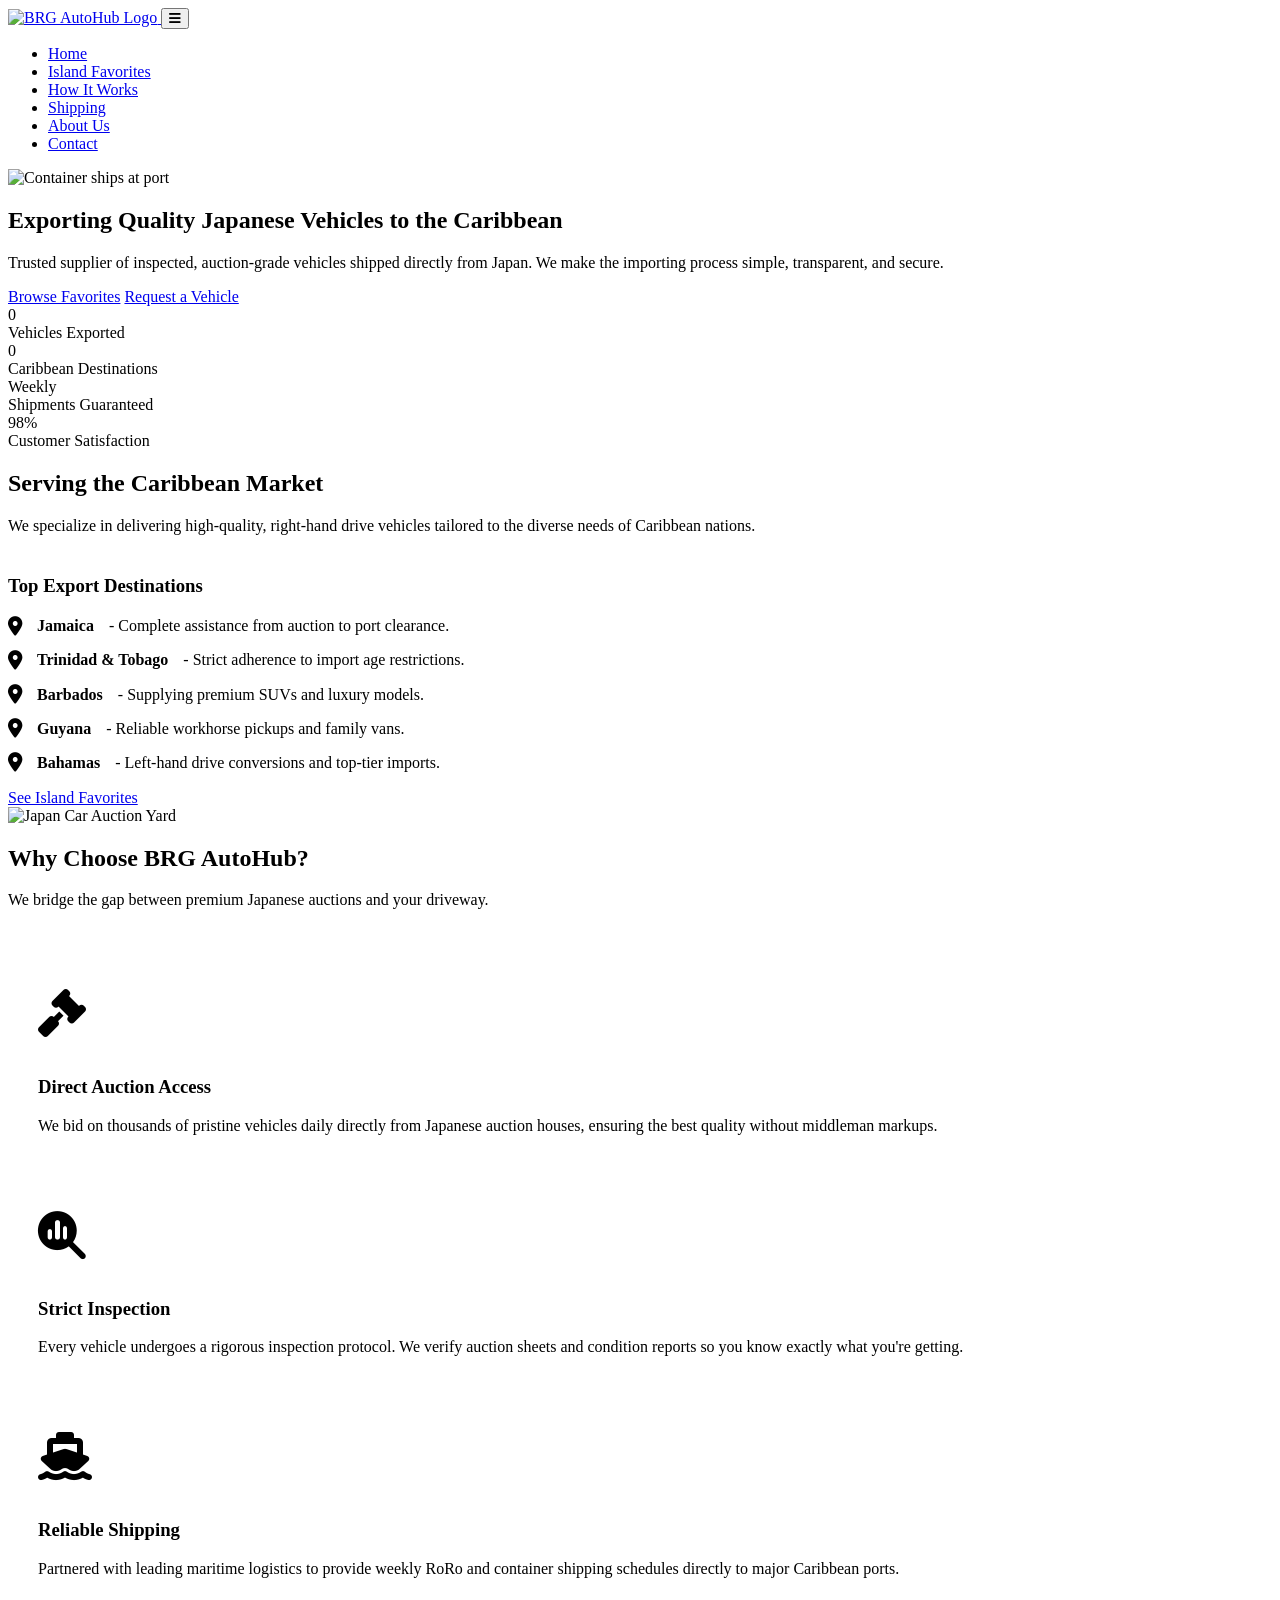
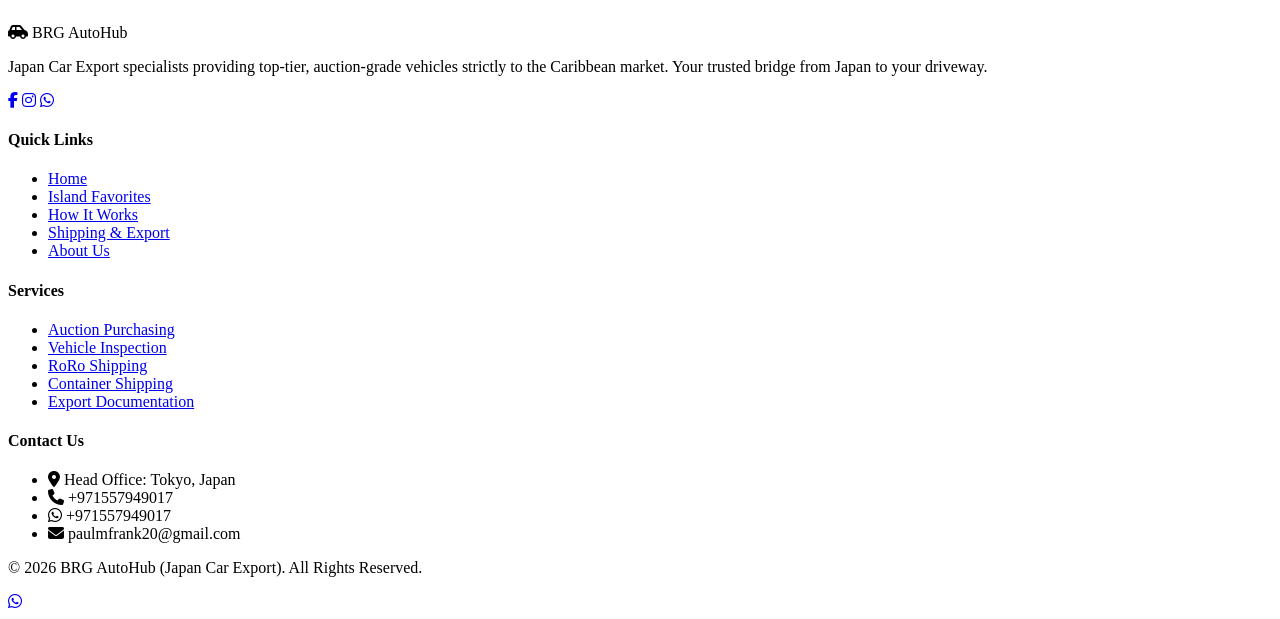
==== index.html @ 16fdaa9a "Add files via upload" ====
<!DOCTYPE html>
<html lang="en">

<head>
    <meta charset="UTF-8">
    <meta name="viewport" content="width=device-width, initial-scale=1.0">
    <title>Japan Car Export | Quality Vehicles to the Caribbean</title>
    <meta name="description"
        content="Trusted supplier of inspected, auction-grade Japanese vehicles exported directly to Jamaica, Trinidad & Tobago, Bahamas, and the wider Caribbean.">
    <link rel="stylesheet" href="css/styles.css">
    <link rel="stylesheet" href="https://cdnjs.cloudflare.com/ajax/libs/font-awesome/6.4.0/css/all.min.css">
</head>

<body>

    <!-- Header Navigation -->
    <header>
        <div class="container nav-container">
            <a href="index.html" class="logo">
                <img src="images/logo.png" alt="BRG AutoHub Logo">
            </a>

            <button class="mobile-menu-btn">
                <i class="fa-solid fa-bars"></i>
            </button>

            <ul class="nav-links">
                <li><a href="index.html">Home</a></li>
                <li><a href="favorites.html">Island Favorites</a></li>
                <li><a href="how-it-works.html">How It Works</a></li>
                <li><a href="shipping.html">Shipping</a></li>
                <li><a href="about.html">About Us</a></li>
                <li><a href="contact.html">Contact</a></li>
            </ul>
        </div>
    </header>

    <!-- Hero Section -->
    <section class="hero">
        <img src="images/hero.png" alt="Container ships at port" class="hero-bg">
        <div class="container relative z-index-2">
            <div class="hero-content fade-up">
                <h1>Exporting Quality Japanese Vehicles to the Caribbean</h1>
                <p>Trusted supplier of inspected, auction-grade vehicles shipped directly from Japan. We make the
                    importing process simple, transparent, and secure.</p>
                <div class="hero-btns">
                    <a href="favorites.html" class="btn btn-primary">Browse Favorites</a>
                    <a href="contact.html" class="btn btn-secondary">Request a Vehicle</a>
                </div>
            </div>
        </div>
    </section>

    <!-- Stats Section -->
    <section class="section">
        <div class="container">
            <div class="stats-container fade-up">
                <div class="stat-item">
                    <div class="stat-number counter" data-target="3500" data-plus="true">0</div>
                    <div class="stat-label">Vehicles Exported</div>
                </div>
                <div class="stat-item">
                    <div class="stat-number counter" data-target="15" data-plus="true">0</div>
                    <div class="stat-label">Caribbean Destinations</div>
                </div>
                <div class="stat-item">
                    <div class="stat-number">Weekly</div>
                    <div class="stat-label">Shipments Guaranteed</div>
                </div>
                <div class="stat-item">
                    <div class="stat-number">98%</div>
                    <div class="stat-label">Customer Satisfaction</div>
                </div>
            </div>
        </div>
    </section>

    <!-- Caribbean Focus Section -->
    <section class="section section-light">
        <div class="container">
            <h2 class="section-title fade-up">Serving the Caribbean Market</h2>
            <p class="section-subtitle fade-up">We specialize in delivering high-quality, right-hand drive vehicles
                tailored to the diverse needs of Caribbean nations.</p>

            <div class="grid-2 fade-up" style="margin-top: 40px;">
                <div>
                    <h3 style="margin-bottom: 20px;">Top Export Destinations</h3>
                    <ul style="list-style: none; padding: 0;">
                        <li style="margin-bottom: 15px; display: flex; align-items: center; gap: 15px;">
                            <i class="fa-solid fa-location-dot" style="color: var(--primary); font-size: 1.2rem;"></i>
                            <strong>Jamaica</strong> - Complete assistance from auction to port clearance.
                        </li>
                        <li style="margin-bottom: 15px; display: flex; align-items: center; gap: 15px;">
                            <i class="fa-solid fa-location-dot" style="color: var(--primary); font-size: 1.2rem;"></i>
                            <strong>Trinidad & Tobago</strong> - Strict adherence to import age restrictions.
                        </li>
                        <li style="margin-bottom: 15px; display: flex; align-items: center; gap: 15px;">
                            <i class="fa-solid fa-location-dot" style="color: var(--primary); font-size: 1.2rem;"></i>
                            <strong>Barbados</strong> - Supplying premium SUVs and luxury models.
                        </li>
                        <li style="margin-bottom: 15px; display: flex; align-items: center; gap: 15px;">
                            <i class="fa-solid fa-location-dot" style="color: var(--primary); font-size: 1.2rem;"></i>
                            <strong>Guyana</strong> - Reliable workhorse pickups and family vans.
                        </li>
                        <li style="margin-bottom: 15px; display: flex; align-items: center; gap: 15px;">
                            <i class="fa-solid fa-location-dot" style="color: var(--primary); font-size: 1.2rem;"></i>
                            <strong>Bahamas</strong> - Left-hand drive conversions and top-tier imports.
                        </li>
                    </ul>
                    <a href="favorites.html" class="btn btn-primary" style="margin-top: 20px;">See Island Favorites</a>
                </div>
                <div>
                    <!-- Visual representation of shipment -->
                    <img src="images/auction.png" alt="Japan Car Auction Yard"
                        style="border-radius: var(--radius); box-shadow: var(--shadow-md);">
                </div>
            </div>
        </div>
    </section>

    <!-- Visual Process Overview -->
    <section class="section">
        <div class="container text-center">
            <h2 class="section-title fade-up">Why Choose BRG AutoHub?</h2>
            <p class="section-subtitle fade-up">We bridge the gap between premium Japanese auctions and your driveway.
            </p>

            <div class="grid-3 fade-up" style="margin-top: 50px;">
                <div class="card" style="padding: 30px; border: none; background: transparent; box-shadow: none;">
                    <i class="fa-solid fa-gavel"
                        style="font-size: 3rem; color: var(--primary); margin-bottom: 20px;"></i>
                    <h3>Direct Auction Access</h3>
                    <p style="color: var(--text-grey); margin-top: 15px;">We bid on thousands of pristine vehicles daily
                        directly from Japanese auction houses, ensuring the best quality without middleman markups.</p>
                </div>
                <div class="card" style="padding: 30px; border: none; background: transparent; box-shadow: none;">
                    <i class="fa-solid fa-magnifying-glass-chart"
                        style="font-size: 3rem; color: var(--primary); margin-bottom: 20px;"></i>
                    <h3>Strict Inspection</h3>
                    <p style="color: var(--text-grey); margin-top: 15px;">Every vehicle undergoes a rigorous inspection
                        protocol. We verify auction sheets and condition reports so you know exactly what you're
                        getting.</p>
                </div>
                <div class="card" style="padding: 30px; border: none; background: transparent; box-shadow: none;">
                    <i class="fa-solid fa-ship"
                        style="font-size: 3rem; color: var(--primary); margin-bottom: 20px;"></i>
                    <h3>Reliable Shipping</h3>
                    <p style="color: var(--text-grey); margin-top: 15px;">Partnered with leading maritime logistics to
                        provide weekly RoRo and container shipping schedules directly to major Caribbean ports.</p>
                </div>
            </div>
        </div>
    </section>

    <!-- Footer -->
    <footer>
        <div class="container">
            <div class="footer-grid">
                <div>
                    <div class="footer-logo">
                        <i class="fa-solid fa-car-side"></i> BRG <span>AutoHub</span>
                    </div>
                    <p class="footer-desc">Japan Car Export specialists providing top-tier, auction-grade vehicles
                        strictly to the Caribbean market. Your trusted bridge from Japan to your driveway.</p>
                    <div class="social-links">
                        <a href="https://www.facebook.com/brgautohubjamaica?mibextid=ZbWKwL" target="_blank"
                            class="social-btn"><i class="fa-brands fa-facebook-f"></i></a>
                        <a href="#" class="social-btn"><i class="fa-brands fa-instagram"></i></a>
                        <a href="#" class="social-btn"><i class="fa-brands fa-whatsapp"></i></a>
                    </div>
                </div>

                <div>
                    <h4 class="footer-heading">Quick Links</h4>
                    <ul class="footer-links">
                        <li><a href="index.html">Home</a></li>
                        <li><a href="favorites.html">Island Favorites</a></li>
                        <li><a href="how-it-works.html">How It Works</a></li>
                        <li><a href="shipping.html">Shipping & Export</a></li>
                        <li><a href="about.html">About Us</a></li>
                    </ul>
                </div>

                <div>
                    <h4 class="footer-heading">Services</h4>
                    <ul class="footer-links">
                        <li><a href="#">Auction Purchasing</a></li>
                        <li><a href="#">Vehicle Inspection</a></li>
                        <li><a href="#">RoRo Shipping</a></li>
                        <li><a href="#">Container Shipping</a></li>
                        <li><a href="#">Export Documentation</a></li>
                    </ul>
                </div>

                <div>
                    <h4 class="footer-heading">Contact Us</h4>
                    <ul class="footer-links footer-contact">
                        <li><i class="fa-solid fa-location-dot"></i> <span>Head Office: Tokyo, Japan</span></li>
                        <li><i class="fa-solid fa-phone"></i> <span>+971557949017</span></li>
                        <li><i class="fa-brands fa-whatsapp"></i> <span>+971557949017</span></li>
                        <li><i class="fa-solid fa-envelope"></i> <span>paulmfrank20@gmail.com</span></li>
                    </ul>
                </div>
            </div>

            <div class="footer-bottom">
                <p>&copy; 2026 BRG AutoHub (Japan Car Export). All Rights Reserved.</p>
            </div>
        </div>
    </footer>

    <!-- WhatsApp Floating Button -->
    <a href="https://wa.me/971557949017" class="whatsapp-float" target="_blank" rel="noopener noreferrer">
        <i class="fa-brands fa-whatsapp"></i>
    </a>

    <script src="js/main.js"></script>
</body>

</html>
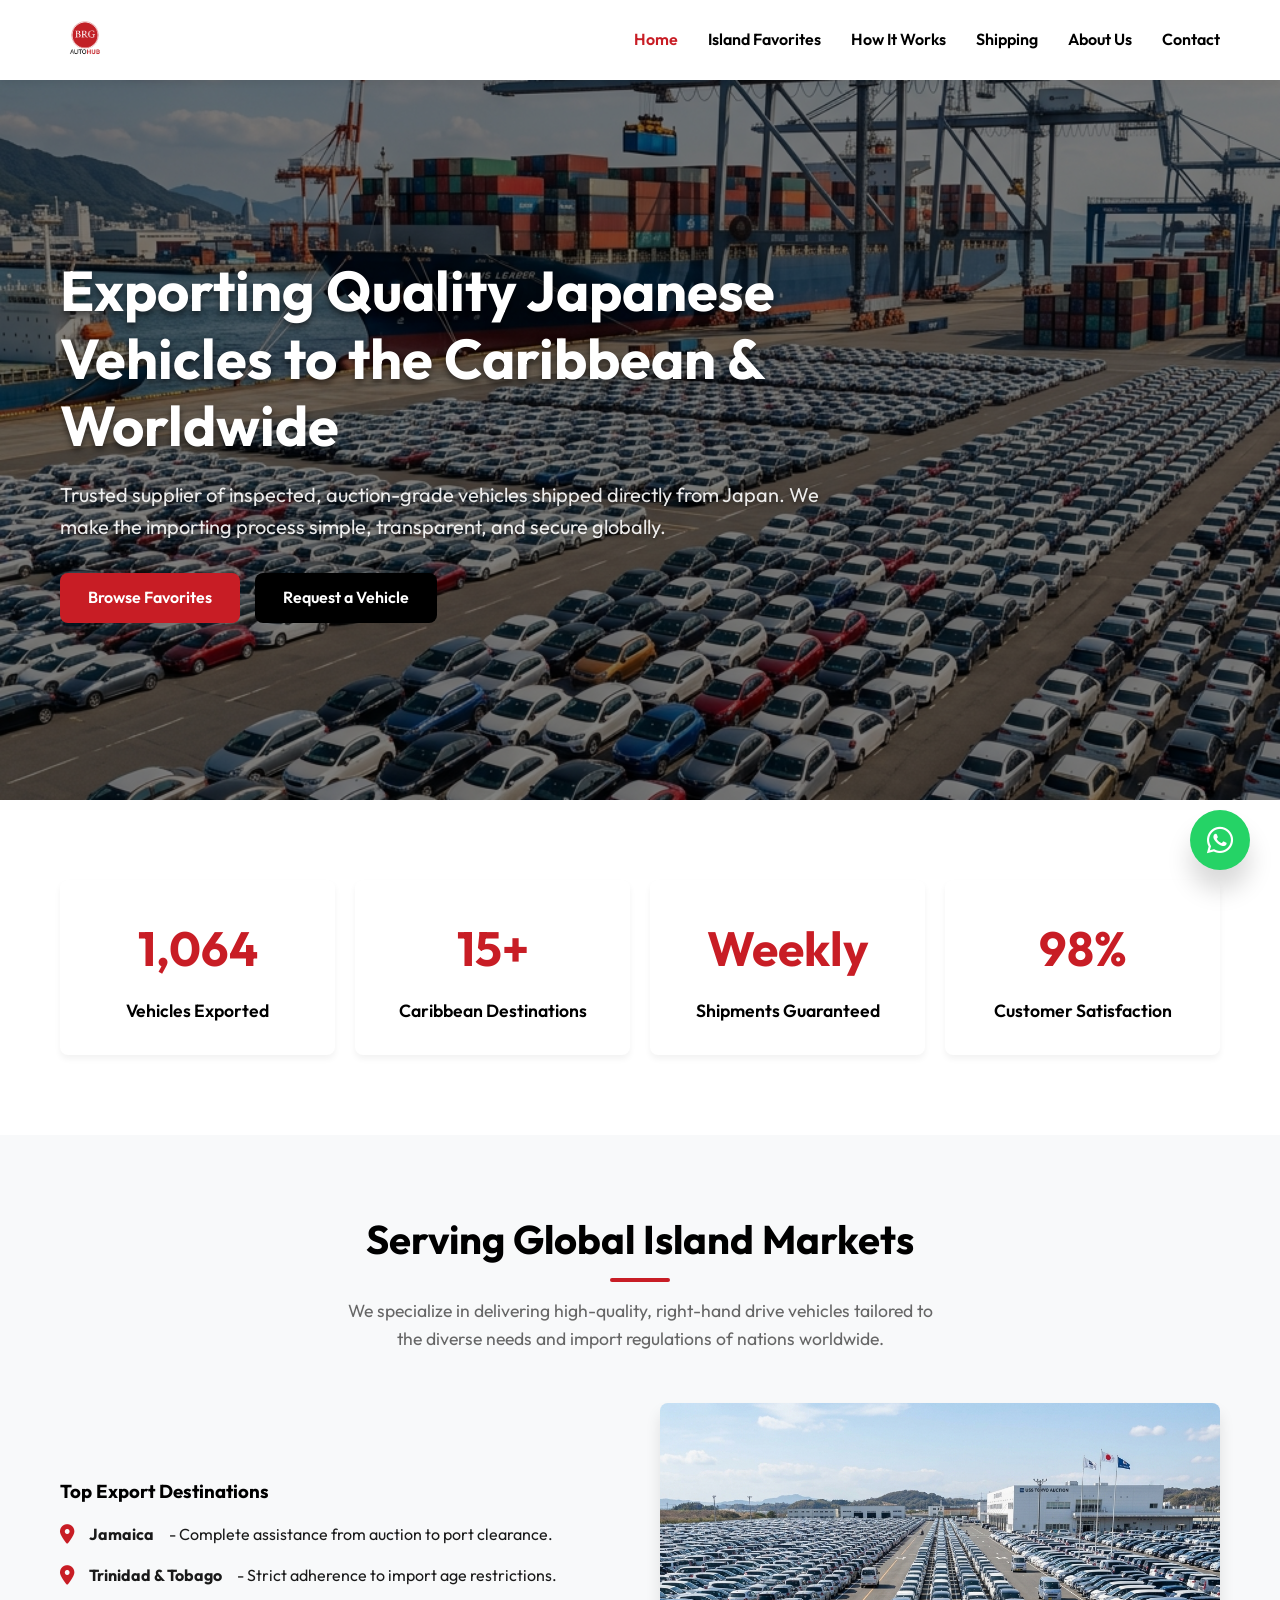
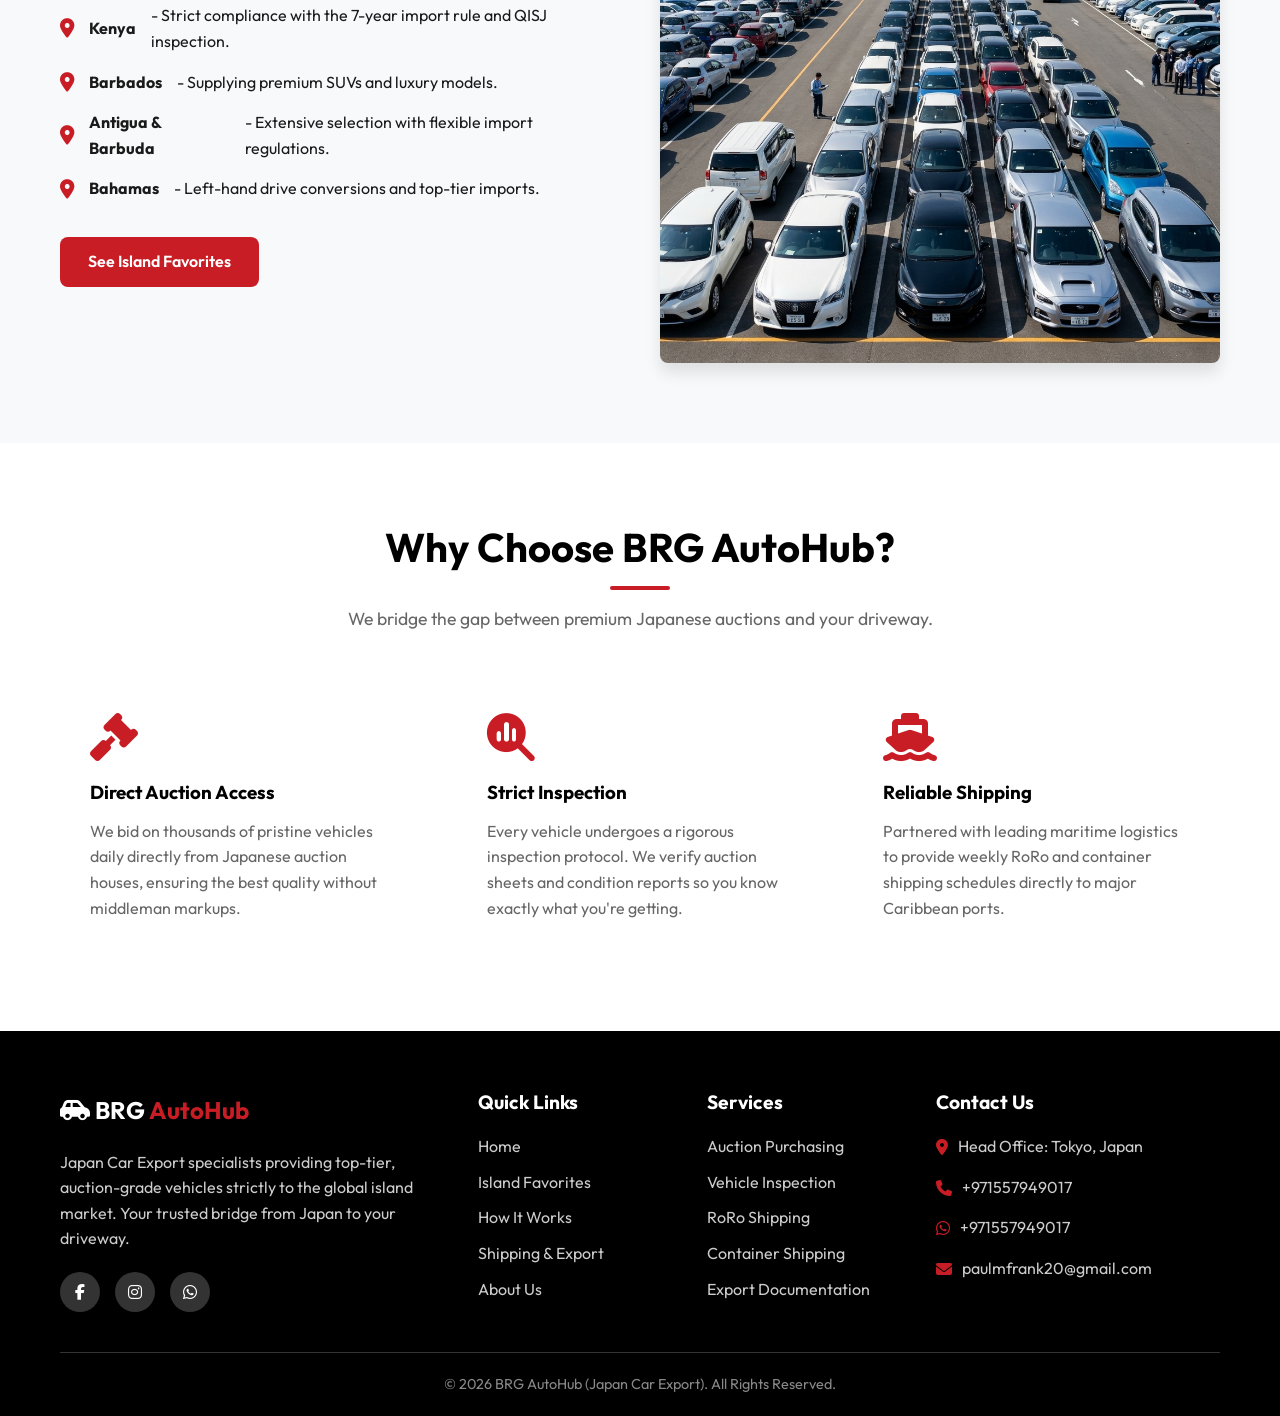
==== commit 1863da1a: "Update index.html" ====
--- a/index.html
+++ b/index.html
@@ -4,9 +4,9 @@
 <head>
     <meta charset="UTF-8">
     <meta name="viewport" content="width=device-width, initial-scale=1.0">
-    <title>Japan Car Export | Quality Vehicles to the Caribbean</title>
+    <title>Japan Car Export | Quality Vehicles to the Caribbean & Global Islands</title>
     <meta name="description"
-        content="Trusted supplier of inspected, auction-grade Japanese vehicles exported directly to Jamaica, Trinidad & Tobago, Bahamas, and the wider Caribbean.">
+        content="Trusted supplier of inspected, auction-grade Japanese vehicles exported directly to Jamaica, Trinidad & Tobago, Bahamas, Kenya, Antigua and Barbuda, and the wider global market.">
     <link rel="stylesheet" href="css/styles.css">
     <link rel="stylesheet" href="https://cdnjs.cloudflare.com/ajax/libs/font-awesome/6.4.0/css/all.min.css">
 </head>
@@ -40,9 +40,9 @@
         <img src="images/hero.png" alt="Container ships at port" class="hero-bg">
         <div class="container relative z-index-2">
             <div class="hero-content fade-up">
-                <h1>Exporting Quality Japanese Vehicles to the Caribbean</h1>
+                <h1>Exporting Quality Japanese Vehicles to the Caribbean & Worldwide</h1>
                 <p>Trusted supplier of inspected, auction-grade vehicles shipped directly from Japan. We make the
-                    importing process simple, transparent, and secure.</p>
+                    importing process simple, transparent, and secure globally.</p>
                 <div class="hero-btns">
                     <a href="favorites.html" class="btn btn-primary">Browse Favorites</a>
                     <a href="contact.html" class="btn btn-secondary">Request a Vehicle</a>
@@ -78,9 +78,9 @@
     <!-- Caribbean Focus Section -->
     <section class="section section-light">
         <div class="container">
-            <h2 class="section-title fade-up">Serving the Caribbean Market</h2>
+            <h2 class="section-title fade-up">Serving Global Island Markets</h2>
             <p class="section-subtitle fade-up">We specialize in delivering high-quality, right-hand drive vehicles
-                tailored to the diverse needs of Caribbean nations.</p>
+                tailored to the diverse needs and import regulations of nations worldwide.</p>
 
             <div class="grid-2 fade-up" style="margin-top: 40px;">
                 <div>
@@ -96,11 +96,15 @@
                         </li>
                         <li style="margin-bottom: 15px; display: flex; align-items: center; gap: 15px;">
                             <i class="fa-solid fa-location-dot" style="color: var(--primary); font-size: 1.2rem;"></i>
+                            <strong>Kenya</strong> - Strict compliance with the 7-year import rule and QISJ inspection.
+                        </li>
+                        <li style="margin-bottom: 15px; display: flex; align-items: center; gap: 15px;">
+                            <i class="fa-solid fa-location-dot" style="color: var(--primary); font-size: 1.2rem;"></i>
                             <strong>Barbados</strong> - Supplying premium SUVs and luxury models.
                         </li>
                         <li style="margin-bottom: 15px; display: flex; align-items: center; gap: 15px;">
                             <i class="fa-solid fa-location-dot" style="color: var(--primary); font-size: 1.2rem;"></i>
-                            <strong>Guyana</strong> - Reliable workhorse pickups and family vans.
+                            <strong>Antigua & Barbuda</strong> - Extensive selection with flexible import regulations.
                         </li>
                         <li style="margin-bottom: 15px; display: flex; align-items: center; gap: 15px;">
                             <i class="fa-solid fa-location-dot" style="color: var(--primary); font-size: 1.2rem;"></i>
@@ -161,7 +165,7 @@
                         <i class="fa-solid fa-car-side"></i> BRG <span>AutoHub</span>
                     </div>
                     <p class="footer-desc">Japan Car Export specialists providing top-tier, auction-grade vehicles
-                        strictly to the Caribbean market. Your trusted bridge from Japan to your driveway.</p>
+                        strictly to the global island market. Your trusted bridge from Japan to your driveway.</p>
                     <div class="social-links">
                         <a href="https://www.facebook.com/brgautohubjamaica?mibextid=ZbWKwL" target="_blank"
                             class="social-btn"><i class="fa-brands fa-facebook-f"></i></a>
@@ -217,4 +221,4 @@
     <script src="js/main.js"></script>
 </body>
 
-</html>+</html>
--- a/css/styles.css
+++ b/css/styles.css
@@ -0,0 +1,621 @@
+@import url('https://fonts.googleapis.com/css2?family=Outfit:wght@300;400;600;700&display=swap');
+
+:root {
+  --primary: #C81D25;
+  --primary-hover: #A0161D;
+  --secondary: #000000;
+  --secondary-hover: #333333;
+  --bg-color: #FFFFFF;
+  --bg-light: #F8F9FA;
+  --text-dark: #1A1A1A;
+  --text-grey: #666666;
+  --border-color: #E0E0E0;
+  --transition: all 0.3s cubic-bezier(0.25, 0.8, 0.25, 1);
+  --shadow-sm: 0 4px 6px rgba(0, 0, 0, 0.05);
+  --shadow-md: 0 10px 15px rgba(0, 0, 0, 0.1);
+  --shadow-lg: 0 20px 25px rgba(0, 0, 0, 0.15);
+  --radius: 8px;
+}
+
+* {
+  margin: 0;
+  padding: 0;
+  box-sizing: border-box;
+}
+
+html {
+  scroll-behavior: smooth;
+}
+
+body {
+  font-family: 'Outfit', sans-serif;
+  color: var(--text-dark);
+  background-color: var(--bg-color);
+  line-height: 1.6;
+  overflow-x: hidden;
+}
+
+/* Back to Top */
+.back-to-top {
+  position: fixed;
+  bottom: 110px;
+  right: 35px;
+  width: 50px;
+  height: 50px;
+  background-color: var(--secondary);
+  color: #FFF;
+  border: none;
+  border-radius: 50%;
+  box-shadow: var(--shadow-md);
+  cursor: pointer;
+  font-size: 1.2rem;
+  display: flex;
+  align-items: center;
+  justify-content: center;
+  opacity: 0;
+  visibility: hidden;
+  transition: var(--transition);
+  z-index: 99;
+}
+
+.back-to-top.show {
+  opacity: 1;
+  visibility: visible;
+  transform: translateY(0);
+}
+
+.back-to-top:hover {
+  background-color: var(--primary);
+  transform: translateY(-5px);
+}
+
+h1,
+h2,
+h3,
+h4,
+h5,
+h6 {
+  font-weight: 700;
+  line-height: 1.2;
+  color: var(--secondary);
+}
+
+a {
+  text-decoration: none;
+  color: inherit;
+  transition: var(--transition);
+}
+
+img {
+  max-width: 100%;
+  height: auto;
+  display: block;
+}
+
+.container {
+  width: 100%;
+  max-width: 1200px;
+  margin: 0 auto;
+  padding: 0 20px;
+}
+
+.section {
+  padding: 80px 0;
+}
+
+.section-light {
+  background-color: var(--bg-light);
+}
+
+.section-title {
+  font-size: 2.5rem;
+  text-align: center;
+  margin-bottom: 15px;
+  position: relative;
+}
+
+.section-title::after {
+  content: '';
+  display: block;
+  width: 60px;
+  height: 4px;
+  background-color: var(--primary);
+  margin: 15px auto 0;
+  border-radius: 2px;
+}
+
+.section-subtitle {
+  text-align: center;
+  color: var(--text-grey);
+  max-width: 600px;
+  margin: 0 auto 50px;
+  font-size: 1.1rem;
+}
+
+/* Buttons */
+.btn {
+  display: inline-block;
+  padding: 12px 28px;
+  font-weight: 600;
+  border-radius: var(--radius);
+  cursor: pointer;
+  text-align: center;
+  border: none;
+  font-size: 1rem;
+  transition: var(--transition);
+}
+
+.btn-primary {
+  background-color: var(--primary);
+  color: #FFF;
+}
+
+.btn-primary:hover {
+  background-color: var(--primary-hover);
+  transform: translateY(-2px);
+  box-shadow: var(--shadow-md);
+}
+
+.btn-secondary {
+  background-color: var(--secondary);
+  color: #FFF;
+}
+
+.btn-secondary:hover {
+  background-color: var(--secondary-hover);
+  transform: translateY(-2px);
+  box-shadow: var(--shadow-md);
+}
+
+.btn-outline {
+  background-color: transparent;
+  color: var(--primary);
+  border: 2px solid var(--primary);
+}
+
+.btn-outline:hover {
+  background-color: var(--primary);
+  color: #FFF;
+}
+
+/* Header */
+header {
+  background-color: #FFF;
+  box-shadow: var(--shadow-sm);
+  position: sticky;
+  top: 0;
+  z-index: 1000;
+}
+
+.nav-container {
+  display: flex;
+  justify-content: space-between;
+  align-items: center;
+  height: 80px;
+}
+
+.logo {
+  font-size: 1.5rem;
+  font-weight: 700;
+  color: var(--secondary);
+  display: flex;
+  align-items: center;
+  gap: 10px;
+}
+
+.logo span {
+  color: var(--primary);
+}
+
+.logo img {
+  max-height: 50px;
+  width: auto;
+}
+
+.nav-links {
+  position: absolute;
+  top: 80px;
+  left: 0;
+  width: 100%;
+  background-color: #FFF;
+  flex-direction: column;
+  padding: 20px;
+  box-shadow: var(--shadow-md);
+  clip-path: circle(0 at top right);
+  transition: clip-path 0.5s ease-in-out;
+  display: flex;
+  gap: 30px;
+  align-items: center;
+  list-style: none;
+}
+
+.nav-links li a {
+  font-weight: 600;
+  color: var(--secondary);
+}
+
+.nav-links li a:hover,
+.nav-links li a.active {
+  color: var(--primary);
+}
+
+.nav-links.active {
+  clip-path: circle(150% at top right);
+}
+
+.mobile-menu-btn {
+  display: block;
+  background: none;
+  border: none;
+  font-size: 1.5rem;
+  cursor: pointer;
+  color: var(--secondary);
+}
+
+/* Hero Section */
+.hero {
+  position: relative;
+  height: 60vh;
+  min-height: 400px;
+  display: flex;
+  align-items: center;
+  background-color: var(--secondary);
+  color: #FFF;
+  overflow: hidden;
+  text-align: center;
+}
+
+.hero-bg {
+  position: absolute;
+  top: 0;
+  left: 0;
+  width: 100%;
+  height: 100%;
+  object-fit: cover;
+  opacity: 0.5;
+  z-index: 1;
+}
+
+.hero-content {
+  position: relative;
+  z-index: 2;
+  max-width: 800px;
+  margin: 0 auto;
+}
+
+.hero h1 {
+  font-size: 2.5rem;
+  color: #FFF;
+  margin-bottom: 20px;
+  text-shadow: 0 4px 6px rgba(0, 0, 0, 0.5);
+}
+
+.hero p {
+  font-size: 1.25rem;
+  margin-bottom: 30px;
+  text-shadow: 0 2px 4px rgba(0, 0, 0, 0.5);
+  opacity: 0.9;
+}
+
+.hero-btns {
+  display: flex;
+  gap: 15px;
+  justify-content: center;
+}
+
+/* Grid Layouts - Mobile First (1 Column) */
+.grid-2 {
+  display: grid;
+  grid-template-columns: 1fr;
+  gap: 40px;
+  align-items: center;
+}
+
+.grid-3 {
+  display: grid;
+  grid-template-columns: 1fr;
+  gap: 30px;
+}
+
+.grid-4 {
+  display: grid;
+  grid-template-columns: 1fr;
+  gap: 20px;
+}
+
+/* Cards */
+.card {
+  background: #FFF;
+  border-radius: var(--radius);
+  overflow: hidden;
+  box-shadow: var(--shadow-sm);
+  transition: var(--transition);
+  border: 1px solid var(--border-color);
+}
+
+.card:hover {
+  transform: translateY(-10px);
+  box-shadow: var(--shadow-lg);
+}
+
+.card-img {
+  width: 100%;
+  height: 220px;
+  object-fit: cover;
+}
+
+.card-body {
+  padding: 20px;
+}
+
+.card-title {
+  font-size: 1.25rem;
+  margin-bottom: 10px;
+}
+
+.card-price {
+  color: var(--primary);
+  font-size: 1.5rem;
+  font-weight: 700;
+  margin-bottom: 15px;
+}
+
+.card-specs {
+  display: flex;
+  justify-content: space-between;
+  border-top: 1px solid var(--border-color);
+  padding-top: 15px;
+  margin-bottom: 20px;
+  color: var(--text-grey);
+  font-size: 0.9rem;
+}
+
+.badge {
+  background-color: var(--primary);
+  color: white;
+  padding: 4px 10px;
+  border-radius: 20px;
+  font-size: 0.8rem;
+  font-weight: 600;
+  position: absolute;
+  top: 15px;
+  right: 15px;
+}
+
+/* Stats */
+.stats-container {
+  display: grid;
+  grid-template-columns: 1fr;
+  gap: 20px;
+  text-align: center;
+}
+
+.stat-item {
+  padding: 30px;
+  background: white;
+  border-radius: var(--radius);
+  box-shadow: var(--shadow-sm);
+  transition: var(--transition);
+}
+
+.stat-item:hover {
+  transform: scale(1.05);
+}
+
+.stat-number {
+  font-size: 3rem;
+  font-weight: 700;
+  color: var(--primary);
+  margin-bottom: 10px;
+}
+
+.stat-label {
+  font-size: 1.1rem;
+  color: var(--secondary);
+  font-weight: 600;
+}
+
+/* Footer */
+footer {
+  background-color: var(--secondary);
+  color: #FFF;
+  padding: 60px 0 20px;
+}
+
+.footer-grid {
+  display: grid;
+  grid-template-columns: 1fr;
+  gap: 40px;
+  margin-bottom: 40px;
+}
+
+.footer-logo {
+  font-size: 1.5rem;
+  font-weight: 700;
+  margin-bottom: 20px;
+  color: #FFF;
+}
+
+.footer-logo span {
+  color: var(--primary);
+}
+
+.footer-desc {
+  color: #CCC;
+  margin-bottom: 20px;
+}
+
+.social-links {
+  display: flex;
+  gap: 15px;
+}
+
+.social-btn {
+  width: 40px;
+  height: 40px;
+  border-radius: 50%;
+  background-color: #333;
+  display: flex;
+  align-items: center;
+  justify-content: center;
+  color: #FFF;
+  transition: var(--transition);
+}
+
+.social-btn:hover {
+  background-color: var(--primary);
+  transform: translateY(-3px);
+}
+
+.footer-heading {
+  font-size: 1.2rem;
+  margin-bottom: 20px;
+  color: #FFF;
+}
+
+.footer-links {
+  list-style: none;
+}
+
+.footer-links li {
+  margin-bottom: 10px;
+}
+
+.footer-links a {
+  color: #CCC;
+}
+
+.footer-links a:hover {
+  color: var(--primary);
+  padding-left: 5px;
+}
+
+.footer-contact li {
+  display: flex;
+  gap: 10px;
+  margin-bottom: 15px;
+  color: #CCC;
+}
+
+.footer-contact i {
+  color: var(--primary);
+  margin-top: 5px;
+}
+
+.footer-bottom {
+  text-align: center;
+  padding-top: 20px;
+  border-top: 1px solid #333;
+  color: #888;
+  font-size: 0.9rem;
+}
+
+/* WhatsApp Float */
+.whatsapp-float {
+  position: fixed;
+  bottom: 30px;
+  right: 30px;
+  width: 60px;
+  height: 60px;
+  background-color: #25d366;
+  color: #FFF;
+  border-radius: 50%;
+  display: flex;
+  align-items: center;
+  justify-content: center;
+  font-size: 30px;
+  box-shadow: var(--shadow-lg);
+  z-index: 100;
+  transition: var(--transition);
+}
+
+.whatsapp-float:hover {
+  transform: scale(1.1);
+  box-shadow: 0 15px 30px rgba(37, 211, 102, 0.4);
+}
+
+/* Animations */
+.fade-up {
+  opacity: 0;
+  transform: translateY(30px);
+  transition: opacity 0.8s ease-out, transform 0.8s ease-out;
+}
+
+.fade-up.visible {
+  opacity: 1;
+  transform: translateY(0);
+}
+
+/* ========================================================================= */
+/* Responsive - Mobile First Approach                                        */
+/* ========================================================================= */
+
+/* Tablet & Smaller Laptops */
+@media (min-width: 768px) {
+  .mobile-menu-btn {
+    display: none;
+  }
+
+  .nav-links {
+    position: static;
+    top: auto;
+    left: auto;
+    width: auto;
+    background-color: transparent;
+    flex-direction: row;
+    padding: 0;
+    box-shadow: none;
+    clip-path: none !important;
+  }
+
+  .hero {
+    height: 80vh;
+    min-height: 600px;
+    text-align: left;
+  }
+
+  .hero-content {
+    margin: 0;
+  }
+
+  .hero-btns {
+    justify-content: flex-start;
+  }
+
+  .grid-2,
+  .grid-3,
+  .grid-4 {
+    grid-template-columns: repeat(2, 1fr);
+  }
+
+  .stats-container {
+    grid-template-columns: repeat(2, 1fr);
+  }
+
+  .footer-grid {
+    grid-template-columns: repeat(2, 1fr);
+  }
+}
+
+/* Desktop & Large Screens */
+@media (min-width: 992px) {
+  .hero h1 {
+    font-size: 3.5rem;
+  }
+
+  .grid-3 {
+    grid-template-columns: repeat(3, 1fr);
+  }
+
+  .grid-4 {
+    grid-template-columns: repeat(4, 1fr);
+  }
+
+  .stats-container {
+    grid-template-columns: repeat(4, 1fr);
+  }
+
+  .footer-grid {
+    grid-template-columns: 2fr 1fr 1fr 1.5fr;
+  }
+}
